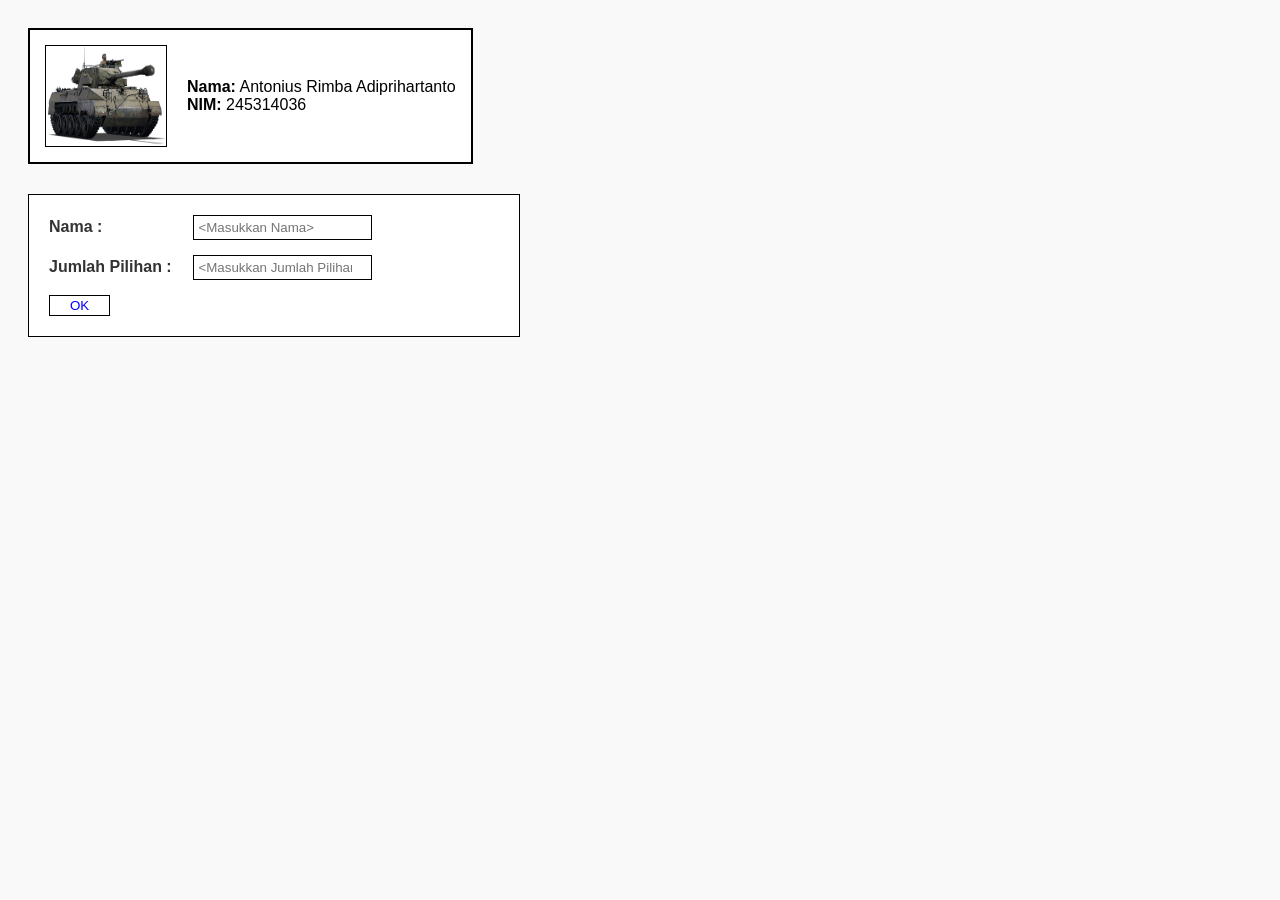
==== index.html @ 684be960 "feat: Add dynamic input handling and styling for multi-step form - Implemented JavaScript functional" ====
<!DOCTYPE html>
<html lang="id">

<head>
    <meta charset="UTF-8">
    <meta name="viewport" content="width=device-width, initial-scale=1.0">
    <title>Tugas 4 - JavaScript</title>
    <link rel="stylesheet" href="style.css">
</head>

<body>

    <div class="header">
        <img src="m18.png" alt="Foto Mahasiswa">
        <div class="info-mhs">
            <strong>Nama:</strong> Antonius Rimba Adiprihartanto<br>
            <strong>NIM:</strong> 245314036<br>
        </div>
    </div>

    <div class="main-wrapper">
        <div id="step1" class="section">
            <div class="input-row">
                <label>Nama :</label>
                <input type="text" id="inputNama" placeholder="<Masukkan Nama>">
            </div>
            <div class="input-row">
                <label>Jumlah Pilihan :</label>
                <input type="number" id="inputJml" placeholder="<Masukkan Jumlah Pilihan>">
            </div>
            <button onclick="prosesTahap1()">OK</button>
            <span id="err1" class="error"></span>
        </div>

        <div id="step2" class="section hidden">
            <div id="containerPilihan"></div>
            <div class="button-group">
                <button onclick="prosesTahap2()">OK</button>
                <button onclick="tambahSatuInput()">Tambah Pilihan</button>
            </div>
            <span id="err2" class="error"></span>
        </div>

        <div id="step3" class="section hidden">
            <p class="label-pilihan">Pilihan :</p>
            <div id="containerSelection"></div>
            <button onclick="prosesTahap3()">OK</button>
            <span id="err3" class="error"></span>
        </div>

        <div id="step4" class="section hidden">
            <div class="input-row">
                <label>Email :</label>
                <input type="text" id="inputEmail" placeholder="<email@domain.com>">
            </div>
            <button onclick="prosesTahap4()">OK</button>
            <span id="err4" class="error"></span>
        </div>

        <div id="step5" class="section hidden">
            <div class="hasil-box">
                <p id="teksHasil"></p>
            </div>
        </div>
    </div>

    <script src="script.js"></script>
</body>

</html>
---- style.css ----
/* Reset & Base */

body {
    font-family: Arial, sans-serif;
    background-color: #f9f9f9;
    padding: 20px;
}


/* Header Style */

.header {
    border: 2px solid #000;
    padding: 15px;
    display: flex;
    align-items: center;
    gap: 20px;
    background-color: #fff;
    margin-bottom: 30px;
    width: fit-content;
}

.header img {
    width: 120px;
    height: 100px;
    border: 1px solid #000;
}


/* Container & Sections */

.section {
    border: 1px solid #000;
    padding: 20px;
    margin-bottom: 15px;
    background-color: #fff;
    width: fit-content;
    min-width: 450px;
}

.hidden {
    display: none;
}


/* Typography & Inputs */

.input-row {
    margin-bottom: 15px;
}

label {
    display: inline-block;
    width: 140px;
    color: blue;
    /* Warna biru sesuai gambar */
}

input[type="text"],
input[type="number"] {
    border: 1px solid #000;
    padding: 4px;
    color: blue;
}

.label-pilihan {
    color: blue;
    margin-bottom: 10px;
}


/* Button OK */

button {
    border: 1px solid #000;
    background: #fff;
    padding: 2px 20px;
    cursor: pointer;
    color: blue;
}

button:hover {
    background: #e0e0e0;
}


/* Error Trapping */

.error {
    color: red;
    font-size: 12px;
    margin-left: 10px;
}

.hasil-box {
    border: 1px solid #000;
    padding: 10px;
    font-style: italic;
}

.button-group {
    margin-top: 10px;
    display: flex;
    gap: 10px;
}


/* Memastikan label pilihan tetap konsisten dengan gambar baru */

.input-row label {
    font-weight: bold;
    color: #333;
    /* Mengikuti warna teks di gambar terbaru */
}
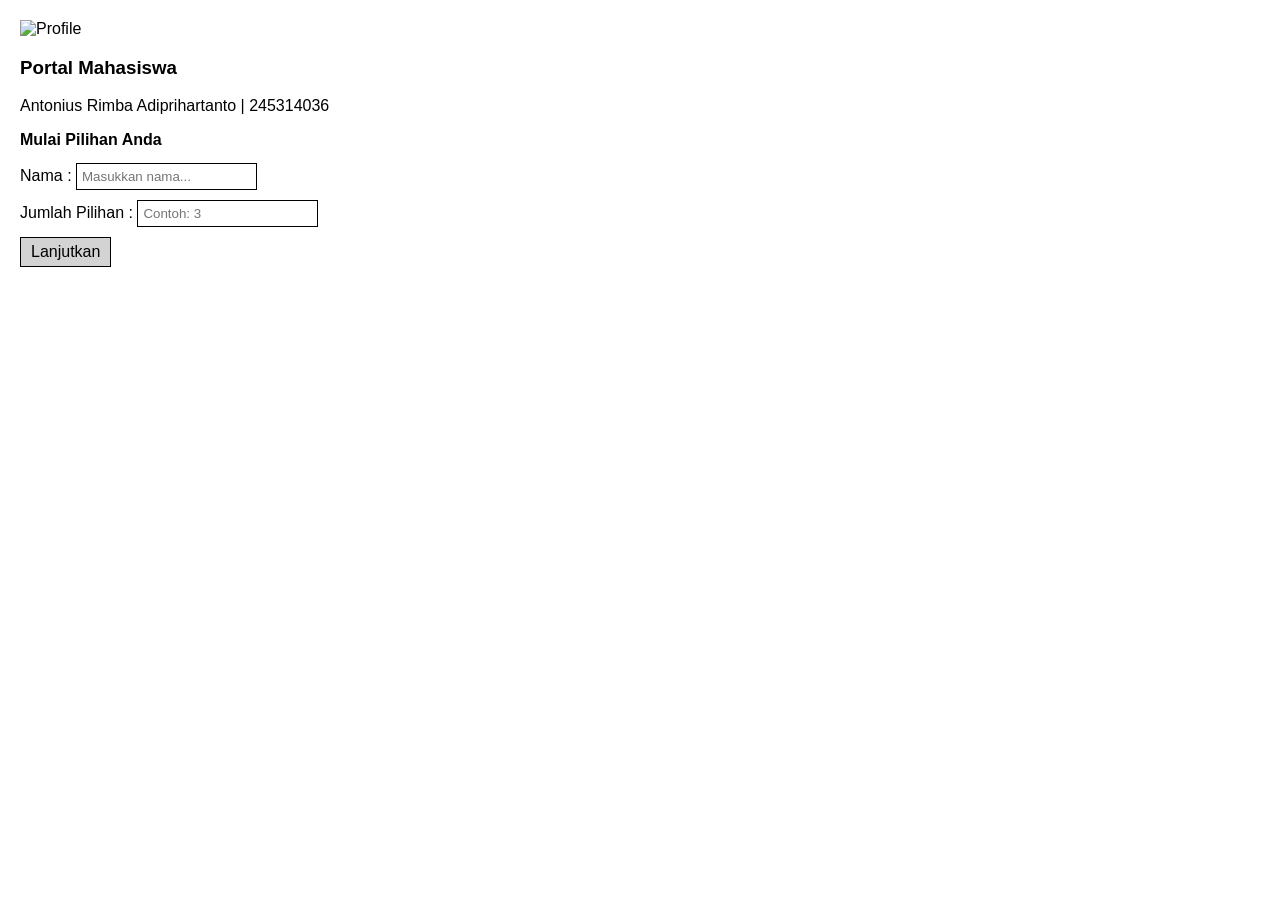
==== commit f8e2ca22: "feat: Revamp multi-step form and improve UI elements" ====
--- a/index.html
+++ b/index.html
@@ -4,65 +4,69 @@
 <head>
     <meta charset="UTF-8">
     <meta name="viewport" content="width=device-width, initial-scale=1.0">
-    <title>Tugas 4 - JavaScript</title>
+    <title>Tugas 4 - Modern Interface</title>
     <link rel="stylesheet" href="style.css">
 </head>
 
 <body>
+    <div class="shape circle"></div>
+    <div class="shape rectangle"></div>
+    <div class="shape star">★</div>
 
-    <div class="header">
-        <img src="m18.png" alt="Foto Mahasiswa">
-        <div class="info-mhs">
-            <strong>Nama:</strong> Antonius Rimba Adiprihartanto<br>
-            <strong>NIM:</strong> 245314036<br>
+    <header class="card">
+        <img src="" alt="Profile">
+        <div class="header-text">
+            <h3>Portal Mahasiswa</h3>
+            <p>Antonius Rimba Adiprihartanto | 245314036</p>
         </div>
-    </div>
+    </header>
 
-    <div class="main-wrapper">
-        <div id="step1" class="section">
-            <div class="input-row">
-                <label>Nama :</label>
-                <input type="text" id="inputNama" placeholder="<Masukkan Nama>">
+    <main class="container">
+        <section id="step1" class="section card">
+            <h2>Mulai Pilihan Anda</h2>
+            <div class="field">
+                <label>Nama : </label>
+                <input type="text" id="inputNama" placeholder="Masukkan nama...">
             </div>
-            <div class="input-row">
-                <label>Jumlah Pilihan :</label>
-                <input type="number" id="inputJml" placeholder="<Masukkan Jumlah Pilihan>">
+            <div class="field">
+                <label>Jumlah Pilihan : </label>
+                <input type="number" id="inputJml" placeholder="Contoh: 3">
             </div>
-            <button onclick="prosesTahap1()">OK</button>
+            <button class="btn-primary" onclick="prosesTahap1()">Lanjutkan</button>
             <span id="err1" class="error"></span>
-        </div>
+        </section>
 
-        <div id="step2" class="section hidden">
+        <section id="step2" class="section card hidden">
+            <h2>Isi Detail Pilihan</h2>
             <div id="containerPilihan"></div>
-            <div class="button-group">
-                <button onclick="prosesTahap2()">OK</button>
-                <button onclick="tambahSatuInput()">Tambah Pilihan</button>
+            <div class="actions">
+                <button class="btn-outline" onclick="tambahSatuInput()">+ Tambah</button>
+                <button class="btn-primary" onclick="prosesTahap2()">OK</button>
             </div>
             <span id="err2" class="error"></span>
-        </div>
+        </section>
 
-        <div id="step3" class="section hidden">
-            <p class="label-pilihan">Pilihan :</p>
-            <div id="containerSelection"></div>
-            <button onclick="prosesTahap3()">OK</button>
+        <section id="step3" class="section card hidden">
+            <h2>Tentukan Pilihan</h2>
+            <p class="sub-text">Pilih salah satu opsi di bawah ini:</p>
+            <div id="containerSelection" class="radio-group"></div>
+            <button class="btn-primary" onclick="prosesTahap3()">Konfirmasi</button>
             <span id="err3" class="error"></span>
-        </div>
+        </section>
 
-        <div id="step4" class="section hidden">
-            <div class="input-row">
-                <label>Email :</label>
-                <input type="text" id="inputEmail" placeholder="<email@domain.com>">
+        <section id="step4" class="section card hidden">
+            <h2>Validasi Kontak</h2>
+            <div class="field email-group">
+                <input type="text" id="inputEmail" placeholder="nama@email.com">
+                <button class="btn-inline" onclick="prosesTahap4()">Langganan</button>
             </div>
-            <button onclick="prosesTahap4()">OK</button>
             <span id="err4" class="error"></span>
-        </div>
+        </section>
 
-        <div id="step5" class="section hidden">
-            <div class="hasil-box">
-                <p id="teksHasil"></p>
-            </div>
-        </div>
-    </div>
+        <section id="step5" class="section card hidden final-message">
+            <p id="teksHasil"></p>
+        </section>
+    </main>
 
     <script src="script.js"></script>
 </body>
--- a/style.css
+++ b/style.css
@@ -1,114 +1,114 @@
-/* Reset & Base */
-
 body {
     font-family: Arial, sans-serif;
-    background-color: #f9f9f9;
-    padding: 20px;
+    background: white;
+    color: black;
+    margin: 20px;
 }
 
 
-/* Header Style */
+/* HAPUS efek modern */
 
-.header {
-    border: 2px solid #000;
-    padding: 15px;
-    display: flex;
-    align-items: center;
-    gap: 20px;
-    background-color: #fff;
-    margin-bottom: 30px;
-    width: fit-content;
+.shape {
+    display: none;
 }
 
-.header img {
-    width: 120px;
-    height: 100px;
-    border: 1px solid #000;
+.card {
+    background: none;
+    box-shadow: none;
+    border-radius: 0;
+    padding: 0;
+    max-width: none;
 }
 
 
-/* Container & Sections */
+/* Header sederhana */
 
-.section {
-    border: 1px solid #000;
-    padding: 20px;
-    margin-bottom: 15px;
-    background-color: #fff;
-    width: fit-content;
-    min-width: 450px;
+header.card {
+    display: block;
+    margin-bottom: 10px;
 }
+
+header img {
+    width: 100px;
+    height: 100px;
+}
+
+
+/* Judul biasa */
+
+h2 {
+    font-size: 16px;
+    border: none;
+    padding: 0;
+}
+
+
+/* Input sederhana */
+
+input {
+    width: auto;
+    padding: 5px;
+    border: 1px solid black;
+    border-radius: 0;
+}
+
+
+/* Label inline */
+
+label {
+    display: inline;
+    font-weight: normal;
+}
+
+
+/* Button klasik */
+
+button {
+    padding: 5px 10px;
+    border: 1px solid black;
+    background: lightgray;
+    cursor: pointer;
+}
+
+
+/* Hapus style khusus */
+
+.btn-primary,
+.btn-outline,
+.btn-inline {
+    all: unset;
+    padding: 5px 10px;
+    border: 1px solid black;
+    background: lightgray;
+    cursor: pointer;
+}
+
+
+/* Layout vertikal */
+
+.field {
+    margin-bottom: 10px;
+}
+
+
+/* Error tetap ada */
+
+.error {
+    color: red;
+    font-size: 12px;
+}
+
+
+/* Step hidden */
 
 .hidden {
     display: none;
 }
 
 
-/* Typography & Inputs */
+/* Final text */
 
-.input-row {
-    margin-bottom: 15px;
-}
-
-label {
-    display: inline-block;
-    width: 140px;
-    color: blue;
-    /* Warna biru sesuai gambar */
-}
-
-input[type="text"],
-input[type="number"] {
-    border: 1px solid #000;
-    padding: 4px;
-    color: blue;
-}
-
-.label-pilihan {
-    color: blue;
-    margin-bottom: 10px;
-}
-
-
-/* Button OK */
-
-button {
-    border: 1px solid #000;
-    background: #fff;
-    padding: 2px 20px;
-    cursor: pointer;
-    color: blue;
-}
-
-button:hover {
-    background: #e0e0e0;
-}
-
-
-/* Error Trapping */
-
-.error {
-    color: red;
-    font-size: 12px;
-    margin-left: 10px;
-}
-
-.hasil-box {
-    border: 1px solid #000;
-    padding: 10px;
-    font-style: italic;
-}
-
-.button-group {
-    margin-top: 10px;
-    display: flex;
-    gap: 10px;
-}
-
-
-/* Memastikan label pilihan tetap konsisten dengan gambar baru */
-
-.input-row label {
-    font-weight: bold;
-    color: #333;
-    /* Mengikuti warna teks di gambar terbaru */
+.final-message {
+    font-style: normal;
+    border: none;
 }
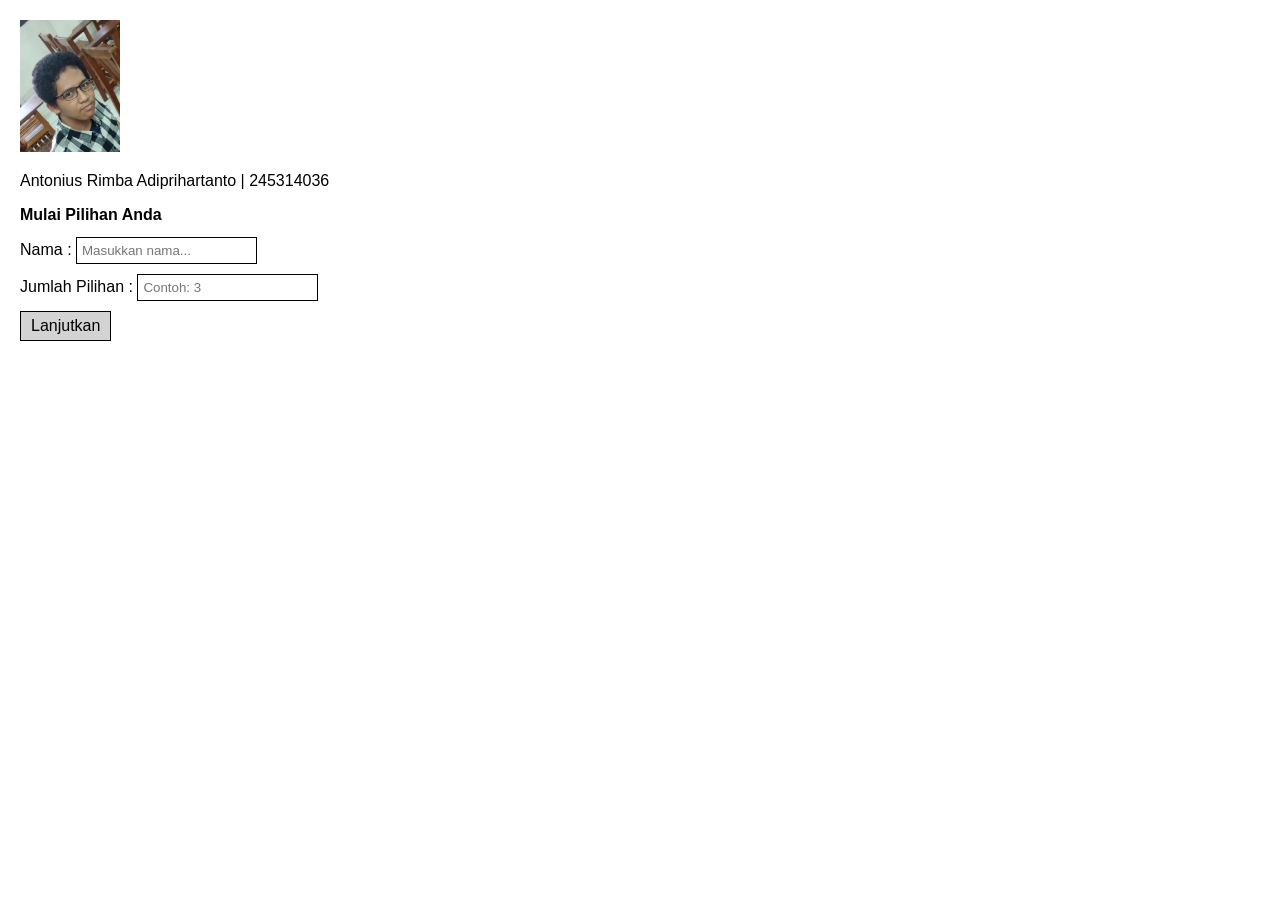
==== commit 60958bb3: "Refactor code structure for improved readability and maintainability" ====
--- a/index.html
+++ b/index.html
@@ -9,16 +9,9 @@
 </head>
 
 <body>
-    <div class="shape circle"></div>
-    <div class="shape rectangle"></div>
-    <div class="shape star">★</div>
-
     <header class="card">
-        <img src="" alt="Profile">
-        <div class="header-text">
-            <h3>Portal Mahasiswa</h3>
-            <p>Antonius Rimba Adiprihartanto | 245314036</p>
-        </div>
+        <img src="foto.jpg" alt="Profile">
+        <p>Antonius Rimba Adiprihartanto | 245314036</p>
     </header>
 
     <main class="container">
--- a/style.css
+++ b/style.css
@@ -30,7 +30,7 @@
 
 header img {
     width: 100px;
-    height: 100px;
+    height: auto;
 }
 
 
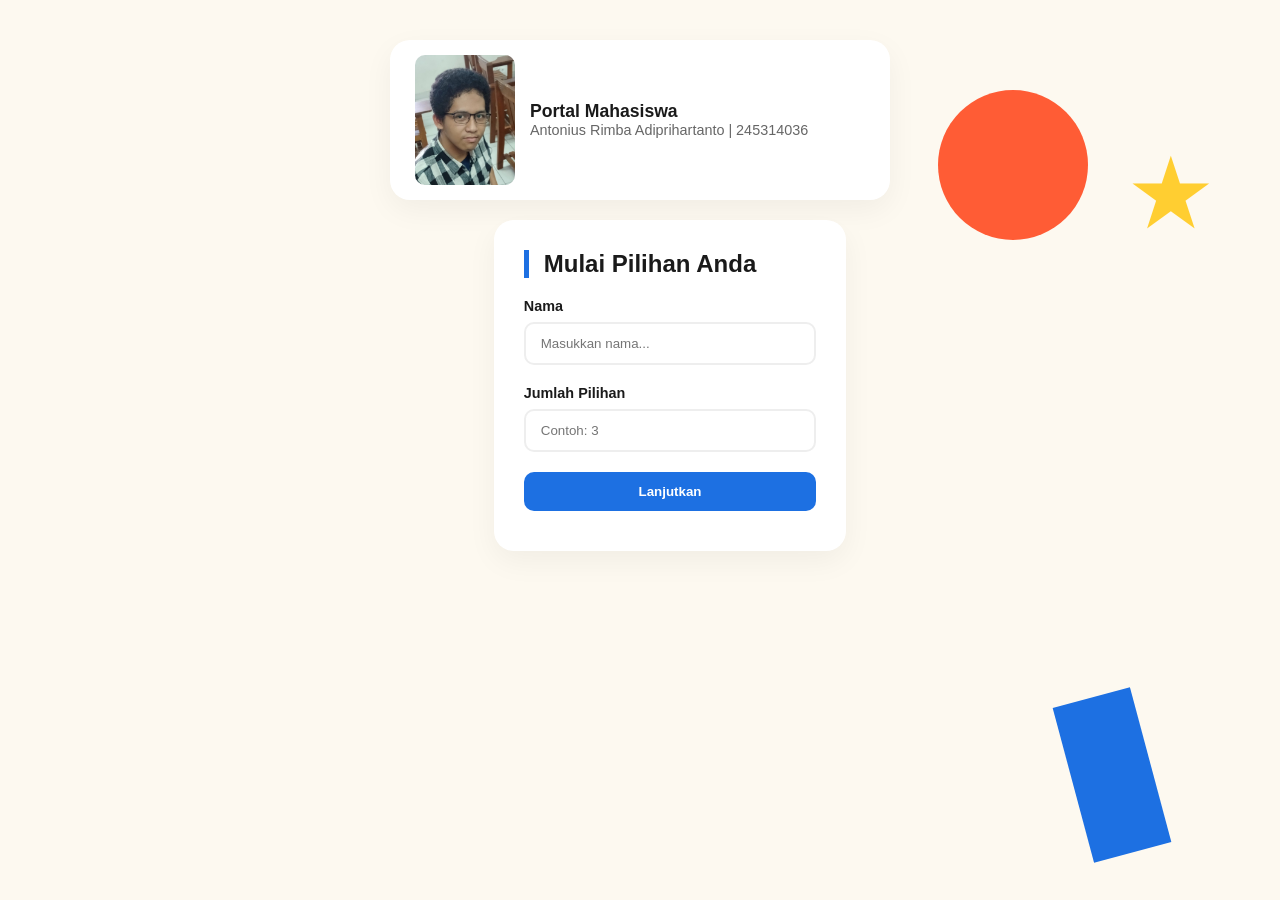
==== commit c1b30d8f: "feat: Enhance profile page layout and add multi-step form functionality" ====
--- a/index.html
+++ b/index.html
@@ -9,20 +9,27 @@
 </head>
 
 <body>
+    <div class="shape circle"></div>
+    <div class="shape rectangle"></div>
+    <div class="shape star">★</div>
+
     <header class="card">
-        <img src="foto.jpg" alt="Profile">
-        <p>Antonius Rimba Adiprihartanto | 245314036</p>
+        <img src="foto.jpg" alt="Profile" width="100">
+        <div class="header-text">
+            <h3>Portal Mahasiswa</h3>
+            <p>Antonius Rimba Adiprihartanto | 245314036</p>
+        </div>
     </header>
 
     <main class="container">
         <section id="step1" class="section card">
             <h2>Mulai Pilihan Anda</h2>
             <div class="field">
-                <label>Nama : </label>
+                <label>Nama</label>
                 <input type="text" id="inputNama" placeholder="Masukkan nama...">
             </div>
             <div class="field">
-                <label>Jumlah Pilihan : </label>
+                <label>Jumlah Pilihan</label>
                 <input type="number" id="inputJml" placeholder="Contoh: 3">
             </div>
             <button class="btn-primary" onclick="prosesTahap1()">Lanjutkan</button>
--- a/style.css
+++ b/style.css
@@ -1,114 +1,177 @@
+:root {
+    --bg-color: #fdf9f0;
+    --primary-blue: #1d70e2;
+    --text-dark: #1a1a1a;
+    --accent-orange: #ff5c35;
+}
+
 body {
-    font-family: Arial, sans-serif;
-    background: white;
-    color: black;
-    margin: 20px;
+    background-color: var(--bg-color);
+    font-family: 'Inter', sans-serif;
+    color: var(--text-dark);
+    margin: 0;
+    display: flex;
+    flex-direction: column;
+    align-items: center;
+    min-height: 100vh;
+    overflow-x: hidden;
 }
 
 
-/* HAPUS efek modern */
+/* Dekorasi Geometris */
 
 .shape {
-    display: none;
+    position: fixed;
+    z-index: -1;
+}
+
+.circle {
+    width: 150px;
+    height: 150px;
+    background: var(--accent-orange);
+    border-radius: 50%;
+    top: 10%;
+    right: 15%;
+}
+
+.rectangle {
+    width: 80px;
+    height: 160px;
+    background: var(--primary-blue);
+    bottom: 5%;
+    right: 10%;
+    transform: rotate(-15deg);
+}
+
+.star {
+    font-size: 100px;
+    color: #ffce31;
+    top: 15%;
+    right: 5%;
 }
 
 .card {
-    background: none;
-    box-shadow: none;
-    border-radius: 0;
-    padding: 0;
-    max-width: none;
+    background: white;
+    border-radius: 20px;
+    padding: 30px;
+    box-shadow: 0 10px 30px rgba(0, 0, 0, 0.05);
+    width: 100%;
+    max-width: 450px;
+    margin-bottom: 20px;
 }
 
-
-/* Header sederhana */
-
 header.card {
-    display: block;
-    margin-bottom: 10px;
+    display: flex;
+    align-items: center;
+    gap: 15px;
+    margin-top: 40px;
+    padding: 15px 25px;
 }
 
 header img {
-    width: 100px;
-    height: auto;
+    border-radius: 10px;
 }
 
+.header-text h3 {
+    margin: 0;
+    font-size: 1.1rem;
+}
 
-/* Judul biasa */
+.header-text p {
+    margin: 0;
+    font-size: 0.9rem;
+    color: #666;
+}
 
 h2 {
-    font-size: 16px;
-    border: none;
-    padding: 0;
+    font-size: 1.5rem;
+    margin-top: 0;
+    border-left: 5px solid var(--primary-blue);
+    padding-left: 15px;
 }
 
+.field {
+    margin-bottom: 20px;
+}
 
-/* Input sederhana */
+label {
+    display: block;
+    font-weight: bold;
+    margin-bottom: 8px;
+    font-size: 0.9rem;
+}
 
 input {
-    width: auto;
-    padding: 5px;
-    border: 1px solid black;
-    border-radius: 0;
+    width: 100%;
+    padding: 12px 15px;
+    border: 2px solid #eee;
+    border-radius: 10px;
+    box-sizing: border-box;
+    transition: 0.3s;
 }
 
-
-/* Label inline */
-
-label {
-    display: inline;
-    font-weight: normal;
+input:focus {
+    border-color: var(--primary-blue);
+    outline: none;
 }
 
+.btn-primary {
+    background: var(--primary-blue);
+    color: white;
+    border: none;
+    padding: 12px 25px;
+    border-radius: 10px;
+    font-weight: bold;
+    cursor: pointer;
+    width: 100%;
+}
 
-/* Button klasik */
-
-button {
-    padding: 5px 10px;
-    border: 1px solid black;
-    background: lightgray;
+.btn-outline {
+    background: transparent;
+    border: 2px solid #eee;
+    padding: 10px 20px;
+    border-radius: 10px;
     cursor: pointer;
 }
 
 
-/* Hapus style khusus */
+/* Input Email ala gambar inspirasi */
 
-.btn-primary,
-.btn-outline,
+.email-group {
+    display: flex;
+    border: 2px solid var(--primary-blue);
+    border-radius: 12px;
+    overflow: hidden;
+}
+
+.email-group input {
+    border: none;
+    border-radius: 0;
+    flex: 1;
+}
+
 .btn-inline {
-    all: unset;
-    padding: 5px 10px;
-    border: 1px solid black;
-    background: lightgray;
+    background: var(--primary-blue);
+    color: white;
+    border: none;
+    padding: 0 20px;
     cursor: pointer;
 }
-
-
-/* Layout vertikal */
-
-.field {
-    margin-bottom: 10px;
-}
-
-
-/* Error tetap ada */
-
-.error {
-    color: red;
-    font-size: 12px;
-}
-
-
-/* Step hidden */
 
 .hidden {
     display: none;
 }
 
-
-/* Final text */
+.error {
+    color: var(--accent-orange);
+    font-size: 0.8rem;
+    margin-top: 10px;
+    display: block;
+}
 
 .final-message {
-    font-style: normal;
-    border: none;
+    background: #fff;
+    border-bottom: 8px solid var(--primary-blue);
+    line-height: 1.6;
+    font-style: italic;
 }
